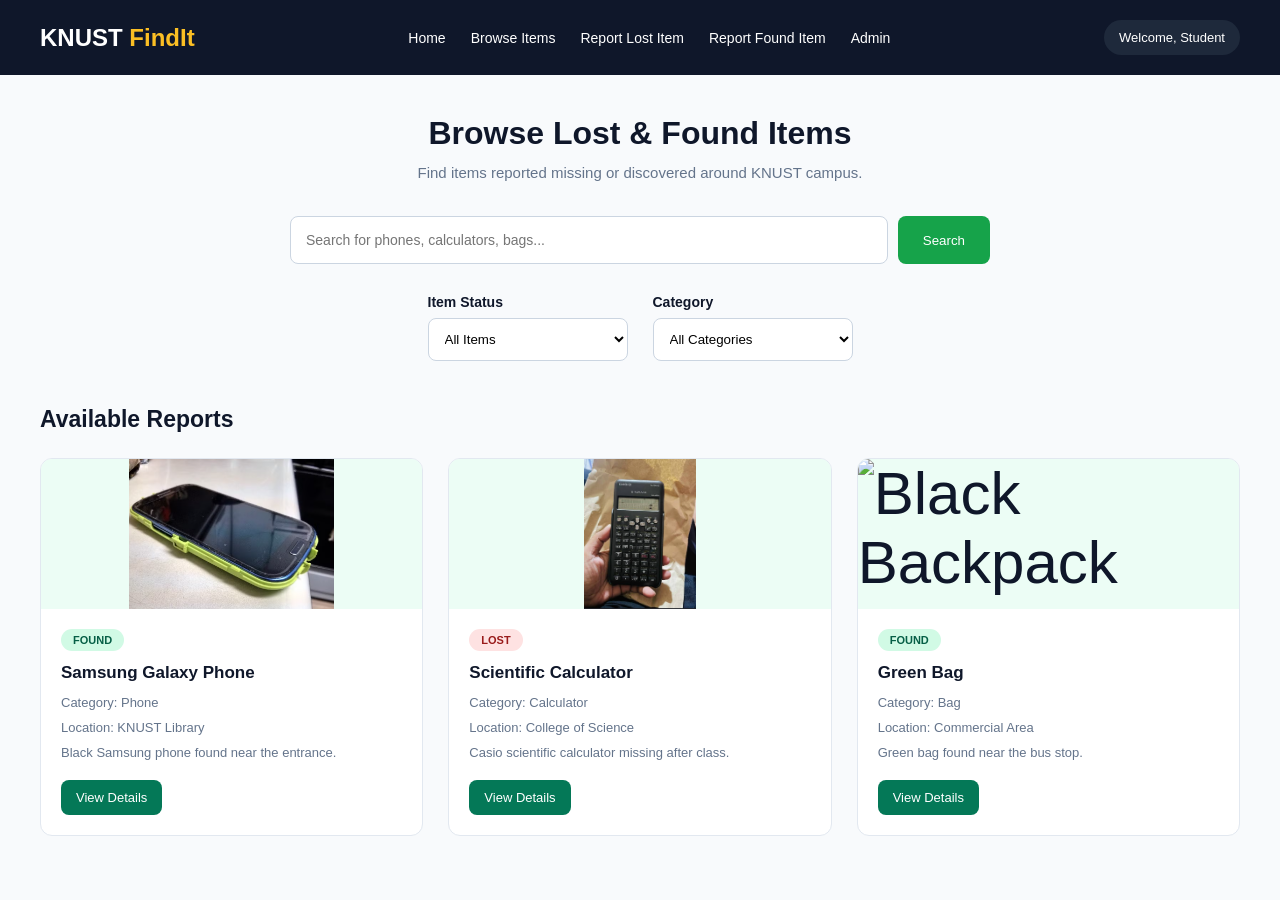
==== browse.html @ b7f8a2bb "Initial commit - KNUST FindIt" ====
<!doctype html>
<html lang="en">
  <head>
    <meta charset="UTF-8" />
    <meta name="viewport" content="width=device-width, initial-scale=1.0" />

    <title>Browse Items | KNUST FindIt</title>

    <link rel="stylesheet" href="style.css" />
  </head>

  <body>
    <!-- Navigation Bar -->

    <header>
      <div class="logo">KNUST <span>FindIt</span></div>

      <nav>
        <a href="index1.html">Home</a>
        <a href="browse1.html">Browse Items</a>
        <a href="index1.html?type=lost#reportSection">Report Lost Item</a>
        <a href="index1.html?type=found#reportSection">Report Found Item</a>
        <a href="admin.html">Admin</a>
      </nav>
      <div class="user">Welcome, Student</div>
    </header>

    <!-- Browse Items Section -->

    <main class="browse-section">
      <!-- Page Heading -->

      <div class="browse-heading">
        <h1>Browse Lost & Found Items</h1>
        <p>Find items reported missing or discovered around KNUST campus.</p>
      </div>

      <!-- Search Bar -->

      <div class="browse-search">
        <input
          type="text"
          id="browseSearch"
          placeholder="Search for phones, calculators, bags..."
        />

        <button id="browseSearchButton">Search</button>
      </div>

      <!-- Filter Section -->

      <div class="filter-section">
        <div class="filter-group">
          <label for="statusFilter">Item Status</label>

          <select id="statusFilter">
            <option value="all">All Items</option>
            <option value="lost">Lost Items</option>
            <option value="found">Found Items</option>
            <option value="returned">Returned</option>
          </select>
        </div>

        <div class="filter-group">
          <label for="categoryFilter">Category</label>

          <select id="categoryFilter">
            <option value="all">All Categories</option>
            <option value="phone">Phone</option>
            <option value="calculator">Calculator</option>
            <option value="id card">ID Card</option>
            <option value="bag">Bag</option>
            <option value="books">Books</option>
            <option value="other">Other</option>
          </select>
        </div>
      </div>

      <!-- Items Display -->

      <div class="browse-items">
        <h2>Available Reports</h2>

        <div class="browse-items-container">
          <!-- Found Item -->

          <div class="item-card" data-status="found" data-category="phone">
            <div class="item-image">
              <img src="images/Capture 1.PNG" alt="Samsung Galaxy Phone" />
            </div>

            <div class="item-details">
              <span class="status found">FOUND</span>

              <h3>Samsung Galaxy Phone</h3>

              <p>Category: Phone</p>

              <p>Location: KNUST Library</p>

              <p>Black Samsung phone found near the entrance.</p>

              <button class="view-details-btn">View Details</button>
            </div>
          </div>

          <!-- Lost Item -->

          <div class="item-card" data-status="lost" data-category="calculator">
            <div class="item-image">
              <img src="images/Capture 2.PNG" alt="Scientific Calculator" />
            </div>

            <div class="item-details">
              <span class="status lost">LOST</span>

              <h3>Scientific Calculator</h3>

              <p>Category: Calculator</p>

              <p>Location: College of Science</p>

              <p>Casio scientific calculator missing after class.</p>
              <button class="view-details-btn">View Details</button>
            </div>
          </div>

          <!-- Found Item -->

          <div class="item-card" data-status="found" data-category="bag">
            <div class="item-image">
              <img src="images/capture.png" alt="Black Backpack" />
            </div>

            <div class="item-details">
              <span class="status found">FOUND</span>

              <h3>Green Bag</h3>

              <p>Category: Bag</p>

              <p>Location: Commercial Area</p>

              <p>Green bag found near the bus stop.</p>
              <button class="view-details-btn">View Details</button>
            </div>
          </div>
        </div>
      </div>
    </main>
    <script src="browse.js"></script>
  </body>
</html>
---- style.css ----
/* General Styling */

* {
    margin: 0;
    padding: 0;
    box-sizing: border-box;
}

body {
    font-family: Arial, sans-serif;
    background-color: #F8FAFC;
    color: #0F172A;
}


/* Navigation Bar */

header {
    background-color: #0F172A;
    color: white;

    display: flex;
    justify-content: space-between;
    align-items: center;

    padding: 20px 40px;
}


/* Logo */

.logo {
    font-size: 24px;
    font-weight: bold;
}

.logo span {
    color: #FBBF24;
}


/* Navigation Links */

nav {
    display: flex;
    gap: 25px;
}

nav a {
    color: white;
    text-decoration: none;
    font-size: 14px;
}

nav a:hover {
    color: #FBBF24;
}


/* User */

.user {
    background-color: #1E293B;
    padding: 10px 15px;
    border-radius: 20px;
    font-size: 13px;
}

/* Hero Section */

.hero {
    background-color: #ECFDF5;

    margin: 40px;
    padding: 60px 40px;

    border-radius: 20px;

    text-align: center;
}


/* Subtitle */

.subtitle {
    color: #047857;
    font-size: 13px;
    font-weight: bold;
    letter-spacing: 2px;

    margin-bottom: 20px;
}


/* Main Heading */

.hero h1 {
    font-size: 42px;
    line-height: 1.3;

    margin-bottom: 20px;
}

.hero h1 span {
    color: #047857;
}


/* Description */

.description {
    color: #475569;
    font-size: 16px;

    max-width: 650px;
    margin: 0 auto 25px;
}


/* Search Box */

.search-box {
    display: flex;
    justify-content: center;
    gap: 10px;

    max-width: 650px;
    margin: 0 auto 25px;
}

.search-box input {
    flex: 1;
    padding: 15px;

    border: 1px solid #CBD5E1;
    border-radius: 10px;

    font-size: 14px;
}

.search-box button {
    background-color: #047857;
    color: white;

    border: none;
    border-radius: 10px;

    padding: 15px 25px;

    cursor: pointer;
}


/* Hero Buttons */

.hero-buttons {
    display: flex;
    justify-content: center;
    gap: 15px;
}

.hero-buttons button {
    padding: 14px 25px;

    border: none;
    border-radius: 10px;

    font-size: 14px;
    font-weight: bold;

    cursor: pointer;
}

.lost-btn {
    background-color: #D97706;
    color: white;
}

.found-btn {
    background-color: #047857;
    color: white;
}

/* Statistics Section */

.statistics {
    display: grid;

    grid-template-columns: repeat(4, 1fr);

    gap: 20px;

    margin: 30px 40px;
}


.stat-card {
    background-color: white;

    padding: 25px;

    border: 1px solid #E2E8F0;

    border-radius: 12px;

    text-align: center;
}


.stat-card h2 {
    font-size: 32px;

    color: #047857;

    margin-bottom: 8px;
}


.stat-card p {
    color: #475569;

    font-size: 14px;
}

/* BROWSE ITEMS PAGE */

.browse-section {
    padding: 40px;
}

/* Page Heading */

.browse-heading {
    text-align: center;
    margin-bottom: 35px;
}

.browse-heading h1 {
    font-size: 32px;
    margin-bottom: 12px;
    color: #0F172A;
}

.browse-heading p {
    color: #64748B;
    font-size: 15px;
}

/* Search Bar */

.browse-search {
    display: flex;
    max-width: 700px;
    margin: 0 auto 30px;
    gap: 10px;
}

.browse-search input {
    flex: 1;
    padding: 15px;
    border: 1px solid #CBD5E1;
    border-radius: 8px;
    font-size: 14px;
    outline: none;
}

.browse-search input:focus {
    border-color: #16A34A;
}

.browse-search button {
    padding: 15px 25px;
    background-color: #16A34A;
    color: white;
    border: none;
    border-radius: 8px;
    cursor: pointer;
}

.browse-search button:hover {
    background-color: #15803D;
}

/* Filter Section */

.filter-section {
    display: flex;
    justify-content: center;
    gap: 25px;
    margin-bottom: 45px;
}

.filter-group {
    display: flex;
    flex-direction: column;
    gap: 8px;
}

.filter-group label {
    font-size: 14px;
    font-weight: bold;
}

.filter-group select {
    padding: 12px;
    width: 200px;
    border: 1px solid #CBD5E1;
    border-radius: 8px;
    background-color: white;
}

/* Browse Items */

.browse-items h2 {
    font-size: 23px;
    margin-bottom: 25px;
}

.browse-items-container {
    display: grid;
    grid-template-columns: repeat(3, 1fr);
    gap: 25px;
}

/* Responsive Design */

@media (max-width: 768px) {

    .statistics {
        grid-template-columns: repeat(2, 1fr);
    }

    header {
        flex-direction: column;
        gap: 20px;
    }

    nav {
        flex-wrap: wrap;
        justify-content: center;
    }

    .hero {
        margin: 15px;
        padding: 35px 15px;
    }

    .hero h1 {
        font-size: 28px;
    }

    .search-box {
        flex-direction: column;
    }

    .hero-buttons {
        flex-direction: column;
    }
    .items-container {
    grid-template-columns: repeat(2, 1fr);
    }

     .recent-items {
    margin: 30px 15px;

    }

}

/* Recently Reported Items */

.recent-items {
    margin: 50px 40px;
}


/* Section Heading */

.section-heading {
    display: flex;
    justify-content: space-between;
    align-items: center;

    margin-bottom: 25px;
}

.section-heading h2 {
    font-size: 24px;
    margin-bottom: 5px;
}

.section-heading p {
    color: #64748B;
    font-size: 14px;
}

.section-heading a {
    color: #047857;
    text-decoration: none;
    font-weight: bold;
}


/* Items Container */

.items-container {
    display: grid;

    grid-template-columns: repeat(3, 1fr);

    gap: 20px;
}


/* Individual Item Card */

.item-card {
    background-color: white;

    border: 1px solid #E2E8F0;

    border-radius: 12px;

    overflow: hidden;
}


/* Item Image */

.item-image {
    height: 150px;

    background-color: #ECFDF5;

    display: flex;
    justify-content: center;
    align-items: center;

    font-size: 60px;
}

.item-image img {
    width: 100%;
    height: 100%;
    object-fit: contain;
    display: block;
    border-radius: 10px;
}


/* Item Details */

.item-details {
    padding: 20px;
}

.item-details h3 {
    margin: 12px 0;
    font-size: 17px;
}

.item-details p {
    color: #64748B;
    font-size: 13px;
    margin-bottom: 10px;
}


/* Status Labels */

.status {
    display: inline-block;

    padding: 5px 12px;

    border-radius: 20px;

    font-size: 11px;
    font-weight: bold;
}

.found {
    background-color: #D1FAE5;
    color: #065F46;
}

.lost {
    background-color: #FEE2E2;
    color: #991B1B;
}

.returned {
    background-color: #DCFCE7;
    color: #166534;
}


/* View Details Button */

.item-details button {
    background-color: #047857;
    color: white;

    border: none;
    border-radius: 8px;

    padding: 10px 15px;

    margin-top: 10px;

    cursor: pointer;
}

.item-details button:hover {
    background-color: #065F46;
}

/* Report Form */

.report-section {

    background-color: white;

    margin: 40px;

    padding: 30px;

    border-radius: 15px;

    border: 1px solid #E2E8F0;

    max-width: 700px;

    display: none;

}

.report-section h2 {

    font-size: 25px;

    margin-bottom: 10px;

}

.report-section p {

    color: #64748B;

    margin-bottom: 25px;

}


.form-group {

    margin-bottom: 20px;

}


.form-group label {

    display: block;

    margin-bottom: 8px;

    font-weight: bold;

}


.form-group input,
.form-group select,
.form-group textarea {

    width: 100%;

    padding: 12px;

    border: 1px solid #CBD5E1;

    border-radius: 8px;

    font-size: 14px;

}


.form-group textarea {

    height: 120px;

    resize: vertical;

}


.submit-btn {

    background-color: #047857;

    color: white;

    padding: 13px 25px;

    border: none;

    border-radius: 8px;

    cursor: pointer;

}

/* VIEW DETAILS BUTTON */

.view-details-btn {
    background-color: #0F172A;
    color: white;
    padding: 10px 18px;
    border: none;
    border-radius: 6px;
    margin-top: 15px;
    cursor: pointer;
    font-size: 13px;
}

.view-details-btn:hover {
    background-color: #16A34A;
}

.item-details-page {
    max-width: 800px;
    margin: 50px auto;
    padding: 30px;
}

.item-details-page h1 {
    margin-bottom: 25px;
}

/* CLAIM ITEM BUTTON */

.claim-btn {
    background-color: #16A34A;
    color: white;
    padding: 12px 22px;
    border: none;
    border-radius: 7px;
    margin: 15px 10px 0 0;
    cursor: pointer;
    font-size: 14px;
}

.claim-btn:hover {
    background-color: #15803D;
}

/* CLAIM FORM */

.claim-form {
    background-color: white;
    padding: 30px;
    margin-top: 30px;
    border-radius: 12px;
    box-shadow: 0 4px 15px rgba(0, 0, 0, 0.08);
    max-width: 650px;
}

.claim-form h2 {
    margin-bottom: 10px;
}

.claim-form p {
    color: #64748B;
    margin-bottom: 20px;
}

/* ADMIN DASHBOARD */

.admin-dashboard {
    padding: 40px;
}

.admin-heading {
    margin-bottom: 30px;
}

.admin-heading h1 {
    font-size: 30px;
    margin-bottom: 10px;
}

.admin-heading p {
    color: #64748B;
}

.admin-stats {
    display: grid;
    grid-template-columns: repeat(4, 1fr);
    gap: 20px;
    margin-bottom: 40px;
}

.admin-card {
    background-color: white;
    padding: 25px;
    border-radius: 10px;
    box-shadow: 0 3px 12px rgba(0,0,0,0.05);
}

.admin-card h2 {
    color: #16A34A;
    font-size: 30px;
    margin-bottom: 8px;
}

.admin-card p {
    color: #64748B;
}

.admin-reports {
    background-color: white;
    padding: 25px;
    border-radius: 10px;
}

.admin-reports h2 {
    margin-bottom: 20px;
}

.table-container {
    overflow-x: auto;
}

table {
    width: 100%;
    border-collapse: collapse;
}

th, td {
    padding: 15px;
    text-align: left;
    border-bottom: 1px solid #E2E8F0;
}

th {
    background-color: #F1F5F9;
}

.delete-btn {
    background-color: #DC2626;
    color: white;
    padding: 8px 14px;
    border: none;
    border-radius: 5px;
    cursor: pointer;
}
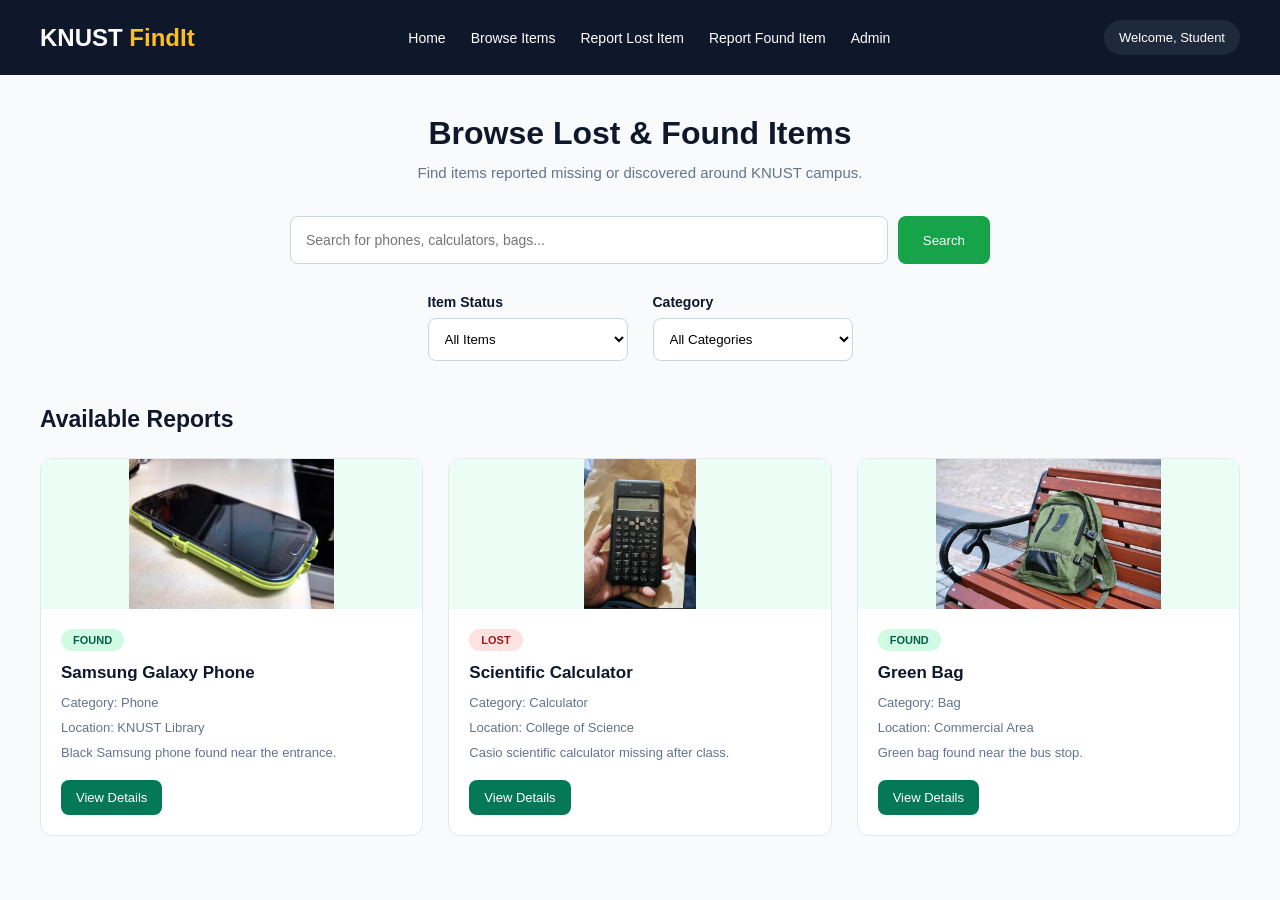
==== commit f2bf6510: "Fixed green bag image path" ====
--- a/browse.html
+++ b/browse.html
@@ -129,7 +129,7 @@
 
           <div class="item-card" data-status="found" data-category="bag">
             <div class="item-image">
-              <img src="images/capture.png" alt="Black Backpack" />
+              <img src="images/Capture.PNG" alt="Green Bag" />
             </div>
 
             <div class="item-details">
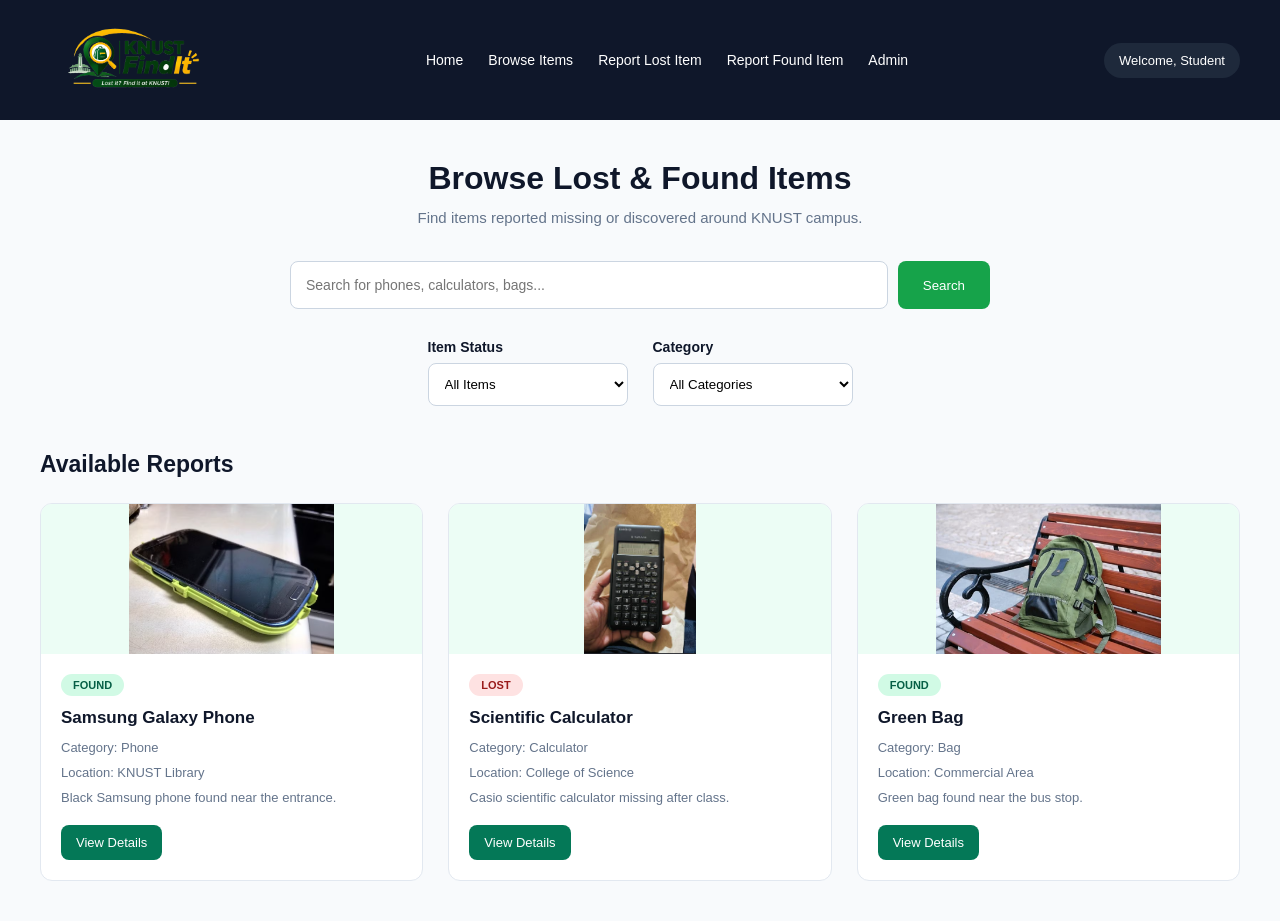
==== commit 5f3dcef4: "Updated browse.html , admin.html" ====
--- a/browse.html
+++ b/browse.html
@@ -13,7 +13,11 @@
     <!-- Navigation Bar -->
 
     <header>
-      <div class="logo">KNUST <span>FindIt</span></div>
+      <div class="logo">
+        <a href="index1.html">
+          <img src="images/Capture 3.png" alt="KNUST FindIt" />
+        </a>
+      </div>
 
       <nav>
         <a href="index1.html">Home</a>
--- a/style.css
+++ b/style.css
@@ -755,4 +755,215 @@
     border: none;
     border-radius: 5px;
     cursor: pointer;
+}
+
+/*LOGO*/
+
+.logo {
+    display: flex;
+    align-items: center;
+}
+
+.logo a {
+    display: inline-block;
+}
+
+.logo img {
+    width: 190px;
+    height: 80px;
+    object-fit: contain;
+    display: block;
+}
+
+/* MOBILE RESPONSIVENESS */
+
+.menu-toggle {
+    display: none;
+    background: none;
+    border: none;
+    color: white;
+    font-size: 30px;
+    cursor: pointer;
+}
+
+/* MOBILE DEVICES */
+
+@media (max-width: 600px) {
+
+    /* Header */
+    header {
+        flex-direction: row;
+        flex-wrap: wrap;
+        justify-content: space-between;
+        align-items: center;
+        padding: 15px;
+        gap: 10px;
+    }
+
+    .logo {
+        margin-right: auto;
+    }
+
+    .logo img {
+        width: 150px;
+        height: 60px;
+    }
+
+    .menu-toggle {
+        display: block;
+        margin-left: auto;
+    }
+
+    nav {
+        display: none;
+        flex-direction: column;
+        align-items: center;
+        width: 100%;
+        gap: 20px;
+        padding: 20px 0;
+    }
+
+    nav.active {
+        display: flex;
+    }
+
+    nav a {
+    font-size: 13px;
+    }
+
+    .user {
+        width: 100%;
+        text-align: center;
+    }
+
+    /* Hero */
+    .hero {
+        margin: 15px;
+        padding: 35px 15px;
+    }
+
+    .hero h1 {
+        font-size: 27px;
+    }
+
+    .description {
+        font-size: 14px;
+    }
+
+    /* Search */
+    .search-box,
+    .browse-search {
+        flex-direction: column;
+        width: 100%;
+    }
+
+    .search-box button,
+    .browse-search button {
+        width: 100%;
+    }
+
+    /* Buttons */
+    .hero-buttons {
+        flex-direction: column;
+    }
+
+    .hero-buttons button {
+        width: 100%;
+    }
+
+    /* Statistics */
+    .statistics {
+        grid-template-columns: repeat(2, 1fr);
+        gap: 10px;
+        margin: 20px 15px;
+    }
+
+    .stat-card {
+        padding: 18px 10px;
+    }
+
+    .stat-card h2 {
+        font-size: 25px;
+    }
+
+    /* Recent Items */
+    .recent-items {
+        margin: 30px 15px;
+    }
+
+    .items-container {
+        grid-template-columns: 1fr;
+        gap: 20px;
+    }
+
+    .section-heading {
+        flex-direction: column;
+        align-items: flex-start;
+        gap: 12px;
+    }
+
+    /* Browse */
+    .browse-section {
+        padding: 20px 15px;
+    }
+
+    .browse-heading h1 {
+        font-size: 26px;
+    }
+
+    .filter-section {
+        flex-direction: column;
+        gap: 15px;
+    }
+
+    .filter-group select {
+        width: 100%;
+    }
+
+    .browse-items-container {
+        grid-template-columns: 1fr;
+    }
+
+    /* Forms */
+    .report-section {
+        margin: 20px 15px;
+        padding: 20px;
+    }
+
+    .item-details-page {
+        margin: 20px 15px;
+        padding: 15px;
+    }
+
+    .claim-form {
+        padding: 20px;
+    }
+
+    /* Admin */
+    .admin-dashboard {
+        padding: 20px 15px;
+    }
+
+    .admin-stats {
+        grid-template-columns: repeat(2, 1fr);
+        gap: 12px;
+    }
+
+    .admin-card {
+        padding: 15px;
+    }
+
+    .admin-card h2 {
+        font-size: 24px;
+    }
+
+    .admin-reports {
+        padding: 15px;
+    }
+
+    th, td {
+        padding: 10px;
+        font-size: 12px;
+    }
+
 }
